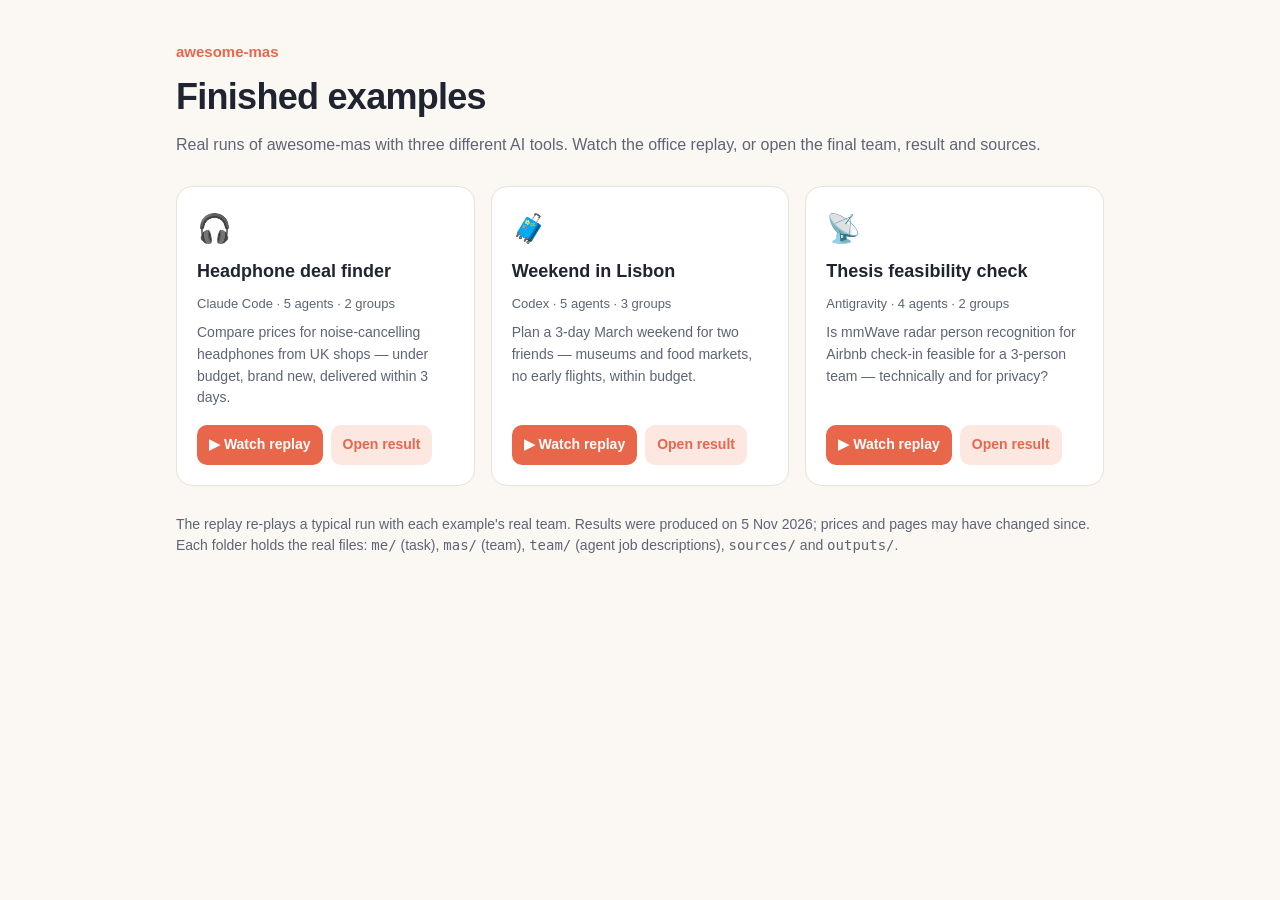
==== examples/index.html @ 284500b6 "awesome-mas v2: tool-agnostic multi-agent kit with animated office panel Replace the Claude-only the" ====
<!doctype html>
<html lang="en">
<head>
<meta charset="utf-8">
<meta name="viewport" content="width=device-width, initial-scale=1">
<title>awesome-mas examples</title>
<style>
  :root { --bg:#fbf8f3; --surface:#fff; --ink:#1f2430; --muted:#5d6475; --line:#e8e2d8; --accent:#e8664a; --accent-soft:#fde7e1; }
  @media (prefers-color-scheme: dark) { :root:not([data-theme="light"]) { --bg:#16181d; --surface:#1f232a; --ink:#eef0f4; --muted:#a6adbb; --line:#2e333c; --accent:#ff8a6e; --accent-soft:#3a2621; } }
  * { box-sizing: border-box; }
  body { margin:0; background:var(--bg); color:var(--ink); font:16px/1.55 -apple-system,BlinkMacSystemFont,"Segoe UI",Roboto,Arial,sans-serif; }
  .wrap { max-width:960px; margin:0 auto; padding:40px 16px 64px; }
  .brand { font-weight:800; color:var(--accent); font-size:15px; }
  h1 { font-size:clamp(26px,4vw,36px); letter-spacing:-.02em; margin:6px 0 8px; }
  p.lede { color:var(--muted); margin:0 0 28px; }
  .grid { display:grid; grid-template-columns:repeat(3,1fr); gap:16px; }
  @media (max-width:820px) { .grid { grid-template-columns:1fr; } }
  .card { background:var(--surface); border:1px solid var(--line); border-radius:16px; padding:20px; display:flex; flex-direction:column; gap:8px; }
  .emoji { font-size:28px; }
  h2 { font-size:18px; margin:0; }
  .meta { font-size:13px; color:var(--muted); }
  .sum { font-size:14px; color:var(--muted); flex:1; }
  .btns { display:flex; gap:8px; flex-wrap:wrap; margin-top:8px; }
  a.btn { text-decoration:none; border-radius:10px; padding:9px 12px; font-weight:700; font-size:14px; }
  a.primary { background:var(--accent); color:#fff; }
  a.secondary { background:var(--accent-soft); color:var(--accent); }
  .note { margin-top:28px; font-size:14px; color:var(--muted); }
</style>
</head>
<body>
<div class="wrap">
  <div class="brand">awesome-mas</div>
  <h1>Finished examples</h1>
  <p class="lede">Real runs of awesome-mas with three different AI tools. Watch the office replay, or open the final team, result and sources.</p>
  <div class="grid">
    <div class="card">
      <div class="emoji">🎧</div>
      <h2>Headphone deal finder</h2>
      <div class="meta">Claude Code · 5 agents · 2 groups</div>
      <div class="sum">Compare prices for noise-cancelling headphones from UK shops — under budget, brand new, delivered within 3 days.</div>
      <div class="btns">
        <a class="btn primary" href="../office/index.html?demo=1&amp;root=../examples/price-compare/">▶ Watch replay</a>
        <a class="btn secondary" href="../office/index.html?root=../examples/price-compare/">Open result</a>
      </div>
    </div>
    <div class="card">
      <div class="emoji">🧳</div>
      <h2>Weekend in Lisbon</h2>
      <div class="meta">Codex · 5 agents · 3 groups</div>
      <div class="sum">Plan a 3-day March weekend for two friends — museums and food markets, no early flights, within budget.</div>
      <div class="btns">
        <a class="btn primary" href="../office/index.html?demo=1&amp;root=../examples/trip-planning/">▶ Watch replay</a>
        <a class="btn secondary" href="../office/index.html?root=../examples/trip-planning/">Open result</a>
      </div>
    </div>
    <div class="card">
      <div class="emoji">📡</div>
      <h2>Thesis feasibility check</h2>
      <div class="meta">Antigravity · 4 agents · 2 groups</div>
      <div class="sum">Is mmWave radar person recognition for Airbnb check-in feasible for a 3-person team — technically and for privacy?</div>
      <div class="btns">
        <a class="btn primary" href="../office/index.html?demo=1&amp;root=../examples/thesis-feasibility/">▶ Watch replay</a>
        <a class="btn secondary" href="../office/index.html?root=../examples/thesis-feasibility/">Open result</a>
      </div>
    </div>
  </div>
  <p class="note">The replay re-plays a typical run with each example's real team. Results were produced on 5 Nov 2026; prices and pages may have changed since. Each folder holds the real files: <code>me/</code> (task), <code>mas/</code> (team), <code>team/</code> (agent job descriptions), <code>sources/</code> and <code>outputs/</code>.</p>
</div>
</body>
</html>
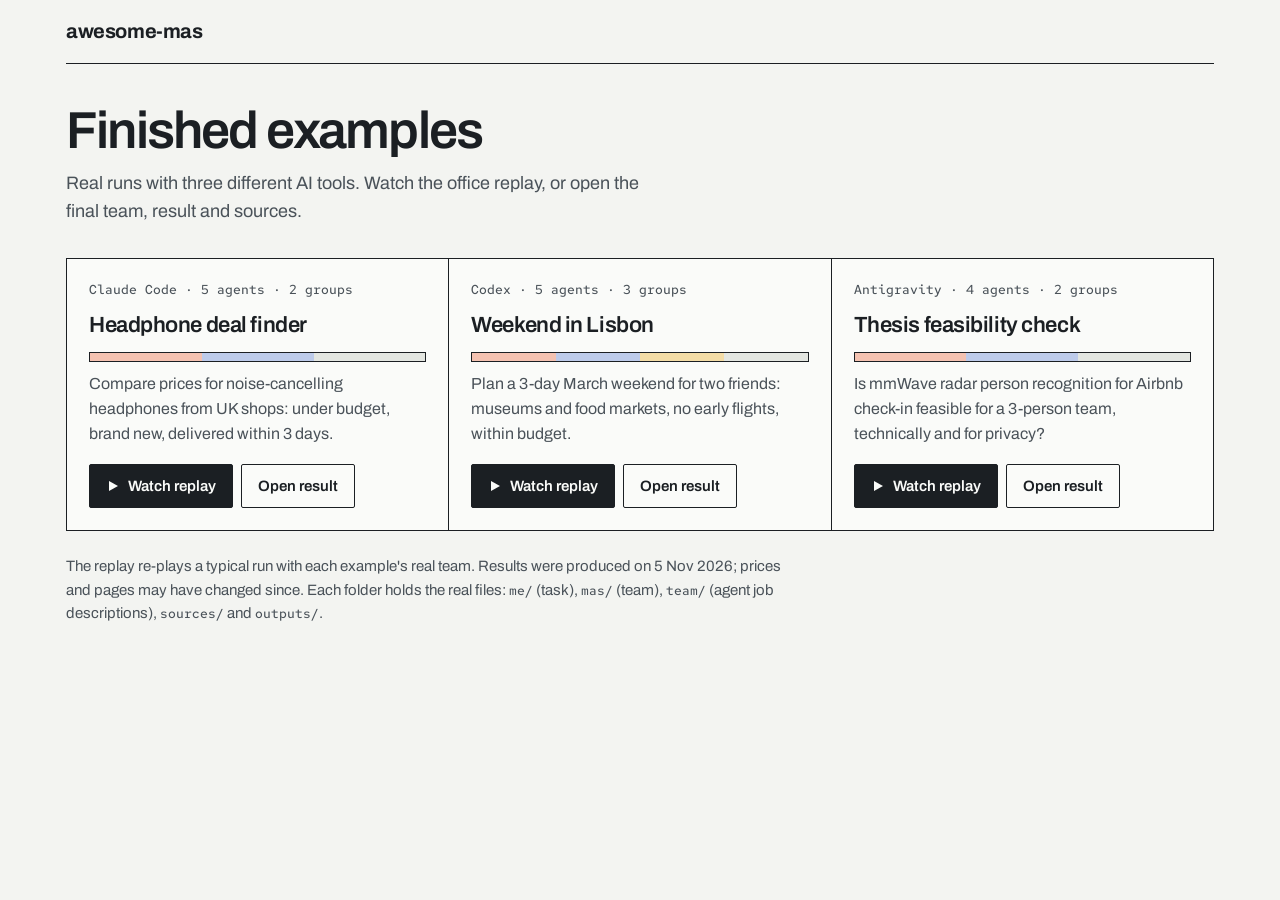
==== commit 6fc88607: "Redesign panel as an axonometric drawing; several MAS per folder - Panel (office/): read-only drawin" ====
--- a/examples/index.html
+++ b/examples/index.html
@@ -3,68 +3,86 @@
 <head>
 <meta charset="utf-8">
 <meta name="viewport" content="width=device-width, initial-scale=1">
-<title>awesome-mas examples</title>
+<title>awesome-mas · Examples</title>
 <style>
-  :root { --bg:#fbf8f3; --surface:#fff; --ink:#1f2430; --muted:#5d6475; --line:#e8e2d8; --accent:#e8664a; --accent-soft:#fde7e1; }
-  @media (prefers-color-scheme: dark) { :root:not([data-theme="light"]) { --bg:#16181d; --surface:#1f232a; --ink:#eef0f4; --muted:#a6adbb; --line:#2e333c; --accent:#ff8a6e; --accent-soft:#3a2621; } }
+  @font-face { font-family: "Archivo"; src: url("../office/fonts/archivo-latin-wdth-normal.woff2") format("woff2"); font-weight: 100 900; font-stretch: 62% 125%; font-display: swap; }
+  @font-face { font-family: "Red Hat Mono"; src: url("../office/fonts/red-hat-mono-latin-500-normal.woff2") format("woff2"); font-weight: 500; font-display: swap; }
+  :root {
+    --sheet: #F3F4F1; --paper: #FAFBF9; --ink: #1B1F23; --ink-2: #4A5259; --hair: #B9C0C6; --verm: #E04E2A; --verm-ink: #B53A1C;
+    --sans: "Archivo", "PingFang SC", "Hiragino Sans GB", "Microsoft YaHei", "Noto Sans CJK SC", sans-serif;
+    --mono: "Red Hat Mono", ui-monospace, Menlo, Consolas, "PingFang SC", "Microsoft YaHei", monospace;
+    color-scheme: light;
+  }
   * { box-sizing: border-box; }
-  body { margin:0; background:var(--bg); color:var(--ink); font:16px/1.55 -apple-system,BlinkMacSystemFont,"Segoe UI",Roboto,Arial,sans-serif; }
-  .wrap { max-width:960px; margin:0 auto; padding:40px 16px 64px; }
-  .brand { font-weight:800; color:var(--accent); font-size:15px; }
-  h1 { font-size:clamp(26px,4vw,36px); letter-spacing:-.02em; margin:6px 0 8px; }
-  p.lede { color:var(--muted); margin:0 0 28px; }
-  .grid { display:grid; grid-template-columns:repeat(3,1fr); gap:16px; }
-  @media (max-width:820px) { .grid { grid-template-columns:1fr; } }
-  .card { background:var(--surface); border:1px solid var(--line); border-radius:16px; padding:20px; display:flex; flex-direction:column; gap:8px; }
-  .emoji { font-size:28px; }
-  h2 { font-size:18px; margin:0; }
-  .meta { font-size:13px; color:var(--muted); }
-  .sum { font-size:14px; color:var(--muted); flex:1; }
-  .btns { display:flex; gap:8px; flex-wrap:wrap; margin-top:8px; }
-  a.btn { text-decoration:none; border-radius:10px; padding:9px 12px; font-weight:700; font-size:14px; }
-  a.primary { background:var(--accent); color:#fff; }
-  a.secondary { background:var(--accent-soft); color:var(--accent); }
-  .note { margin-top:28px; font-size:14px; color:var(--muted); }
+  html { background: var(--sheet); }
+  body { margin: 0; color: var(--ink); font: 400 16px/1.55 var(--sans); }
+  ::selection { background: #F4C2B1; color: var(--ink); }
+  a { color: var(--ink); }
+  :focus-visible { outline: 2px solid var(--verm); outline-offset: 2px; }
+  code { font: 500 .88em var(--mono); }
+  .sheet { max-width: 1180px; margin: 0 auto; padding: 0 16px 48px; }
+  .rule { display: flex; align-items: center; height: 64px; border-bottom: 1px solid var(--ink); }
+  .wm { font-weight: 700; font-size: 20px; letter-spacing: -.02em; }
+  h1 { font-weight: 600; font-size: clamp(32px, 4.2vw, 52px); letter-spacing: -.035em; line-height: 1.04; margin: 40px 0 12px; }
+  .lede { color: var(--ink-2); font-size: 18px; max-width: 60ch; margin: 0 0 32px; }
+  .grid { display: grid; grid-template-columns: repeat(3, minmax(0, 1fr)); border-top: 1px solid var(--ink); border-left: 1px solid var(--ink); }
+  .ex { border-right: 1px solid var(--ink); border-bottom: 1px solid var(--ink); background: var(--paper); padding: 22px; display: flex; flex-direction: column; gap: 10px; }
+  .ex .meta { font: 500 13px var(--mono); color: var(--ink-2); font-variant-numeric: tabular-nums; }
+  .ex h2 { font-size: 22px; font-weight: 600; letter-spacing: -.02em; margin: 0; }
+  .ex p { margin: 0; color: var(--ink-2); flex: 1; }
+  .swatch { display: flex; gap: 0; height: 10px; border: 1px solid var(--ink); }
+  .swatch i { flex: 1; }
+  .actions { display: flex; flex-wrap: wrap; gap: 8px; margin-top: 8px; }
+  .btn { display: inline-flex; align-items: center; gap: 8px; min-height: 44px; padding: 0 16px; border: 1px solid var(--ink); font: 600 15px var(--sans); text-decoration: none; border-radius: 2px; }
+  .btn svg { width: 14px; height: 14px; }
+  .primary { background: var(--ink); color: var(--paper); }
+  .primary:hover { background: #2E343A; }
+  .secondary { background: var(--paper); color: var(--ink); }
+  .secondary:hover { background: #ECEEEA; }
+  .note { margin-top: 24px; color: var(--ink-2); font-size: 15px; max-width: 80ch; }
+  @media (max-width: 900px) { .grid { grid-template-columns: 1fr; } }
 </style>
 </head>
 <body>
-<div class="wrap">
-  <div class="brand">awesome-mas</div>
-  <h1>Finished examples</h1>
-  <p class="lede">Real runs of awesome-mas with three different AI tools. Watch the office replay, or open the final team, result and sources.</p>
-  <div class="grid">
-    <div class="card">
-      <div class="emoji">🎧</div>
-      <h2>Headphone deal finder</h2>
-      <div class="meta">Claude Code · 5 agents · 2 groups</div>
-      <div class="sum">Compare prices for noise-cancelling headphones from UK shops — under budget, brand new, delivered within 3 days.</div>
-      <div class="btns">
-        <a class="btn primary" href="../office/index.html?demo=1&amp;root=../examples/price-compare/">▶ Watch replay</a>
-        <a class="btn secondary" href="../office/index.html?root=../examples/price-compare/">Open result</a>
-      </div>
+<div class="sheet">
+  <header class="rule"><span class="wm">awesome-mas</span></header>
+  <main>
+    <h1>Finished examples</h1>
+    <p class="lede">Real runs with three different AI tools. Watch the office replay, or open the final team, result and sources.</p>
+    <div class="grid">
+      <article class="ex">
+        <span class="meta">Claude Code · 5 agents · 2 groups</span>
+        <h2>Headphone deal finder</h2>
+        <div class="swatch" aria-hidden="true"><i style="background:#F4C2B1"></i><i style="background:#BDCBEA"></i><i style="background:#E3E6E1"></i></div>
+        <p>Compare prices for noise-cancelling headphones from UK shops: under budget, brand new, delivered within 3 days.</p>
+        <div class="actions">
+          <a class="btn primary" href="../office/index.html?demo=1&amp;root=../examples/price-compare/"><svg viewBox="0 0 14 14" aria-hidden="true"><path d="M3 2l9 5-9 5z" fill="currentColor"/></svg>Watch replay</a>
+          <a class="btn secondary" href="../office/index.html?root=../examples/price-compare/">Open result</a>
+        </div>
+      </article>
+      <article class="ex">
+        <span class="meta">Codex · 5 agents · 3 groups</span>
+        <h2>Weekend in Lisbon</h2>
+        <div class="swatch" aria-hidden="true"><i style="background:#F4C2B1"></i><i style="background:#BDCBEA"></i><i style="background:#F3DCA6"></i><i style="background:#E3E6E1"></i></div>
+        <p>Plan a 3-day March weekend for two friends: museums and food markets, no early flights, within budget.</p>
+        <div class="actions">
+          <a class="btn primary" href="../office/index.html?demo=1&amp;root=../examples/trip-planning/"><svg viewBox="0 0 14 14" aria-hidden="true"><path d="M3 2l9 5-9 5z" fill="currentColor"/></svg>Watch replay</a>
+          <a class="btn secondary" href="../office/index.html?root=../examples/trip-planning/">Open result</a>
+        </div>
+      </article>
+      <article class="ex">
+        <span class="meta">Antigravity · 4 agents · 2 groups</span>
+        <h2>Thesis feasibility check</h2>
+        <div class="swatch" aria-hidden="true"><i style="background:#F4C2B1"></i><i style="background:#BDCBEA"></i><i style="background:#E3E6E1"></i></div>
+        <p>Is mmWave radar person recognition for Airbnb check-in feasible for a 3-person team, technically and for privacy?</p>
+        <div class="actions">
+          <a class="btn primary" href="../office/index.html?demo=1&amp;root=../examples/thesis-feasibility/"><svg viewBox="0 0 14 14" aria-hidden="true"><path d="M3 2l9 5-9 5z" fill="currentColor"/></svg>Watch replay</a>
+          <a class="btn secondary" href="../office/index.html?root=../examples/thesis-feasibility/">Open result</a>
+        </div>
+      </article>
     </div>
-    <div class="card">
-      <div class="emoji">🧳</div>
-      <h2>Weekend in Lisbon</h2>
-      <div class="meta">Codex · 5 agents · 3 groups</div>
-      <div class="sum">Plan a 3-day March weekend for two friends — museums and food markets, no early flights, within budget.</div>
-      <div class="btns">
-        <a class="btn primary" href="../office/index.html?demo=1&amp;root=../examples/trip-planning/">▶ Watch replay</a>
-        <a class="btn secondary" href="../office/index.html?root=../examples/trip-planning/">Open result</a>
-      </div>
-    </div>
-    <div class="card">
-      <div class="emoji">📡</div>
-      <h2>Thesis feasibility check</h2>
-      <div class="meta">Antigravity · 4 agents · 2 groups</div>
-      <div class="sum">Is mmWave radar person recognition for Airbnb check-in feasible for a 3-person team — technically and for privacy?</div>
-      <div class="btns">
-        <a class="btn primary" href="../office/index.html?demo=1&amp;root=../examples/thesis-feasibility/">▶ Watch replay</a>
-        <a class="btn secondary" href="../office/index.html?root=../examples/thesis-feasibility/">Open result</a>
-      </div>
-    </div>
-  </div>
-  <p class="note">The replay re-plays a typical run with each example's real team. Results were produced on 5 Nov 2026; prices and pages may have changed since. Each folder holds the real files: <code>me/</code> (task), <code>mas/</code> (team), <code>team/</code> (agent job descriptions), <code>sources/</code> and <code>outputs/</code>.</p>
+    <p class="note">The replay re-plays a typical run with each example's real team. Results were produced on 5 Nov 2026; prices and pages may have changed since. Each folder holds the real files: <code>me/</code> (task), <code>mas/</code> (team), <code>team/</code> (agent job descriptions), <code>sources/</code> and <code>outputs/</code>.</p>
+  </main>
 </div>
 </body>
 </html>
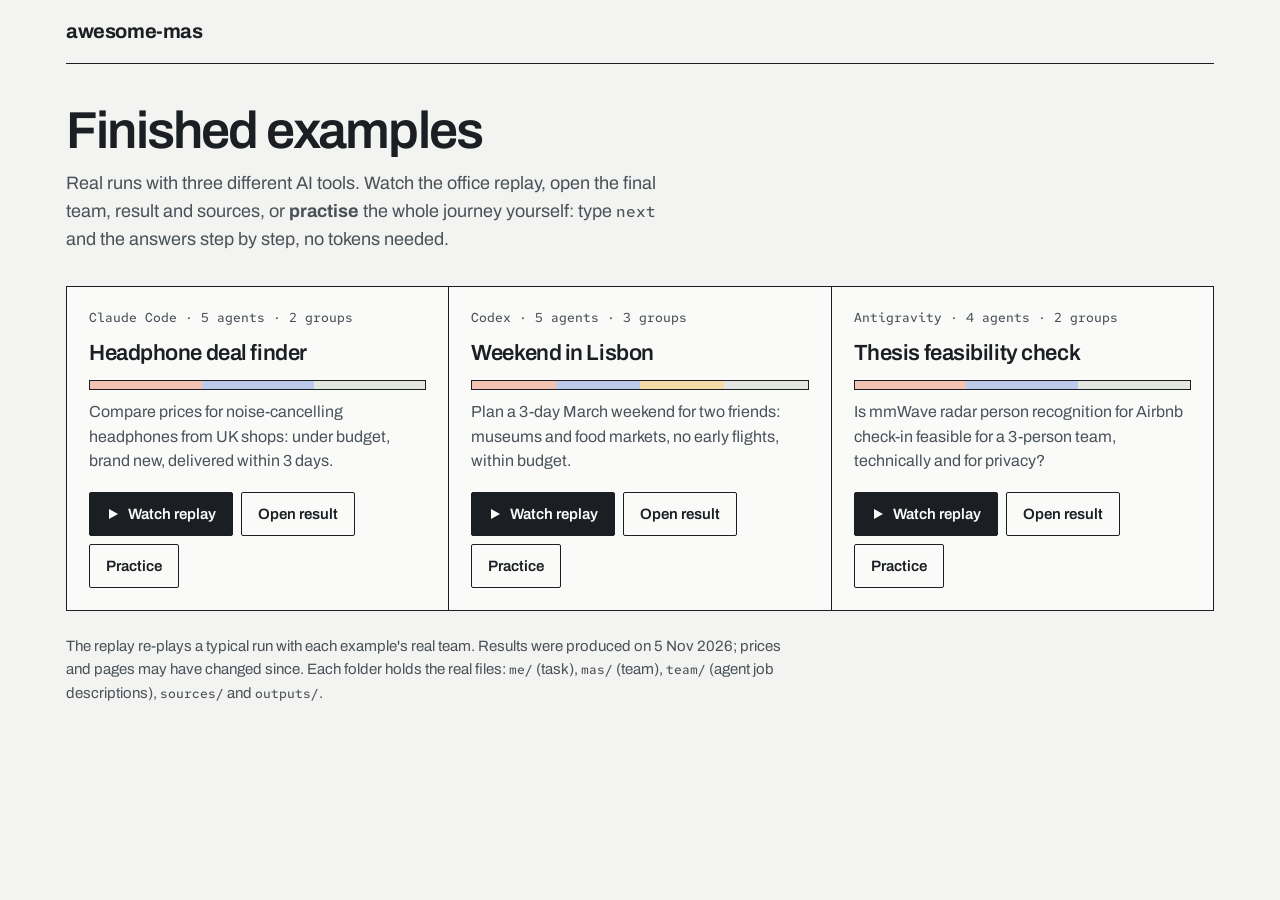
==== commit 960dc069: "Fewer turns, practice mode without tokens, README as a full tutorial Fewer turns (D-40): a new MAS i" ====
--- a/examples/index.html
+++ b/examples/index.html
@@ -48,7 +48,7 @@
   <header class="rule"><span class="wm">awesome-mas</span></header>
   <main>
     <h1>Finished examples</h1>
-    <p class="lede">Real runs with three different AI tools. Watch the office replay, or open the final team, result and sources.</p>
+    <p class="lede">Real runs with three different AI tools. Watch the office replay, open the final team, result and sources, or <b>practise</b> the whole journey yourself: type <code>next</code> and the answers step by step, no tokens needed.</p>
     <div class="grid">
       <article class="ex">
         <span class="meta">Claude Code · 5 agents · 2 groups</span>
@@ -58,6 +58,7 @@
         <div class="actions">
           <a class="btn primary" href="../office/index.html?demo=1&amp;root=../examples/price-compare/"><svg viewBox="0 0 14 14" aria-hidden="true"><path d="M3 2l9 5-9 5z" fill="currentColor"/></svg>Watch replay</a>
           <a class="btn secondary" href="../office/index.html?root=../examples/price-compare/">Open result</a>
+          <a class="btn secondary" href="../practice/index.html?example=price-compare">Practice</a>
         </div>
       </article>
       <article class="ex">
@@ -68,6 +69,7 @@
         <div class="actions">
           <a class="btn primary" href="../office/index.html?demo=1&amp;root=../examples/trip-planning/"><svg viewBox="0 0 14 14" aria-hidden="true"><path d="M3 2l9 5-9 5z" fill="currentColor"/></svg>Watch replay</a>
           <a class="btn secondary" href="../office/index.html?root=../examples/trip-planning/">Open result</a>
+          <a class="btn secondary" href="../practice/index.html?example=trip-planning">Practice</a>
         </div>
       </article>
       <article class="ex">
@@ -78,6 +80,7 @@
         <div class="actions">
           <a class="btn primary" href="../office/index.html?demo=1&amp;root=../examples/thesis-feasibility/"><svg viewBox="0 0 14 14" aria-hidden="true"><path d="M3 2l9 5-9 5z" fill="currentColor"/></svg>Watch replay</a>
           <a class="btn secondary" href="../office/index.html?root=../examples/thesis-feasibility/">Open result</a>
+          <a class="btn secondary" href="../practice/index.html?example=thesis-feasibility">Practice</a>
         </div>
       </article>
     </div>
